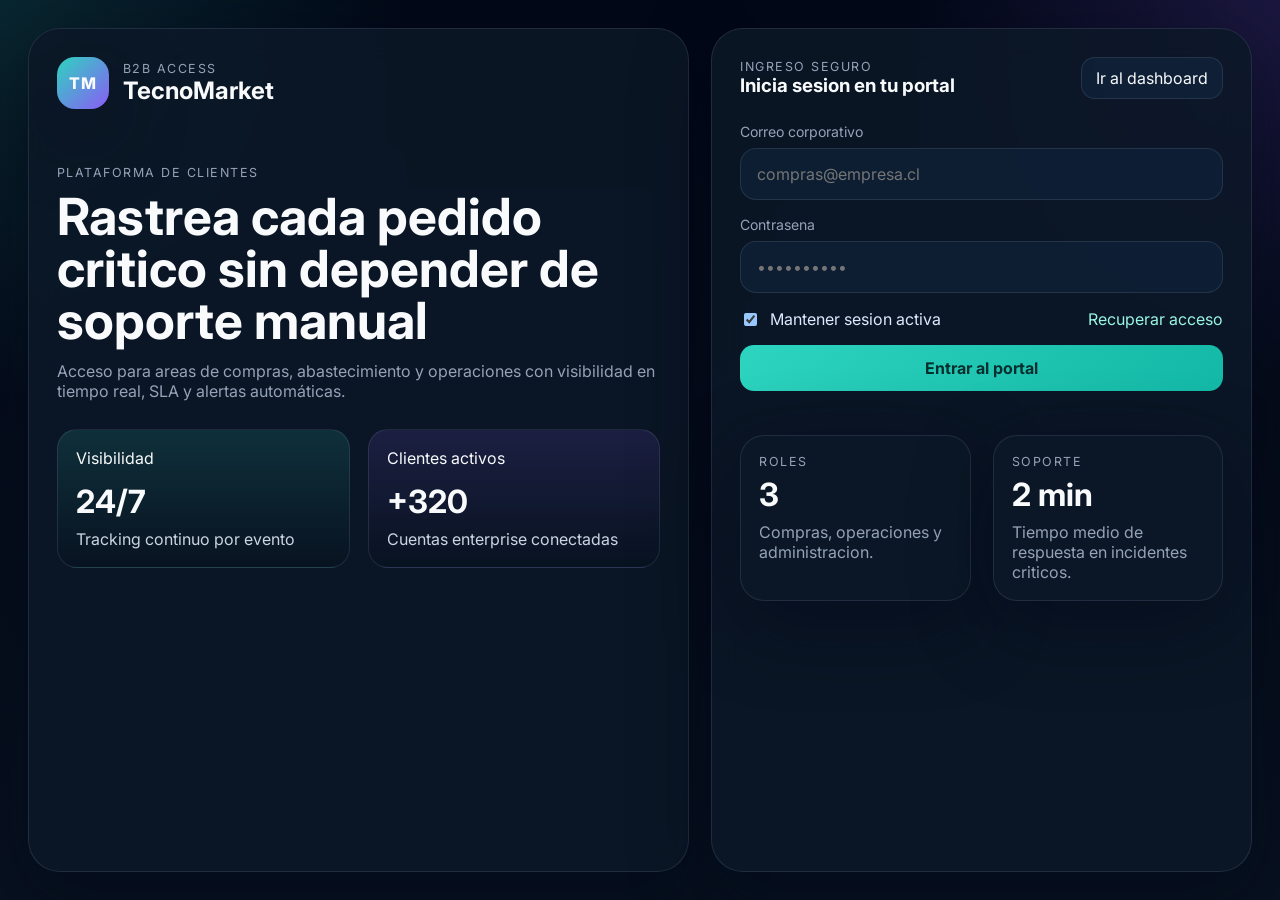
==== index.html @ 3dbbcd50 "first commit" ====
<!DOCTYPE html>
<html lang="es">
<head>
  <meta charset="UTF-8">
  <meta name="viewport" content="width=device-width, initial-scale=1.0">
  <title>TecnoMarket B2B | Login</title>
  <link rel="preconnect" href="https://fonts.googleapis.com">
  <link rel="preconnect" href="https://fonts.gstatic.com" crossorigin>
  <link href="https://fonts.googleapis.com/css2?family=Inter:wght@400;500;600;700;800&display=swap" rel="stylesheet">
  <link rel="stylesheet" href="styles.css">
</head>
<body>
  <main class="auth-shell">
    <section class="auth-hero">
      <div class="brand-block">
        <div class="brand-mark">TM</div>
        <div>
          <p class="eyebrow">B2B Access</p>
          <h1>TecnoMarket</h1>
        </div>
      </div>

      <div class="hero-copy">
        <p class="card-label">Plataforma de clientes</p>
        <h2>Rastrea cada pedido critico sin depender de soporte manual</h2>
        <p class="muted">Acceso para areas de compras, abastecimiento y operaciones con visibilidad en tiempo real, SLA y alertas automáticas.</p>
      </div>

      <div class="hero-metrics-grid">
        <article class="metric-card accent-cyan">
          <p>Visibilidad</p>
          <strong>24/7</strong>
          <span>Tracking continuo por evento</span>
        </article>
        <article class="metric-card accent-violet">
          <p>Clientes activos</p>
          <strong>+320</strong>
          <span>Cuentas enterprise conectadas</span>
        </article>
      </div>
    </section>

    <section class="auth-panel">
      <div class="panel-heading auth-heading">
        <div>
          <p class="card-label">Ingreso seguro</p>
          <h3>Inicia sesion en tu portal</h3>
        </div>
        <a class="ghost-button small button-link" href="dashboard.html">Ir al dashboard</a>
      </div>

      <form class="auth-form">
        <label class="field-group">
          <span>Correo corporativo</span>
          <input type="email" placeholder="compras@empresa.cl">
        </label>
        <label class="field-group">
          <span>Contrasena</span>
          <input type="password" placeholder="••••••••••">
        </label>

        <div class="inline-row between">
          <label class="checkbox-row">
            <input type="checkbox" checked>
            <span>Mantener sesion activa</span>
          </label>
          <a class="text-link" href="#">Recuperar acceso</a>
        </div>

        <a class="primary-button button-link full-width" href="client-portal.html">Entrar al portal</a>
      </form>

      <div class="auth-footer-cards">
        <article class="sidebar-card compact">
          <p class="card-label">Roles</p>
          <h3>3</h3>
          <p class="muted">Compras, operaciones y administracion.</p>
        </article>
        <article class="sidebar-card compact">
          <p class="card-label">Soporte</p>
          <h3>2 min</h3>
          <p class="muted">Tiempo medio de respuesta en incidentes criticos.</p>
        </article>
      </div>
    </section>
  </main>

  <script src="script.js"></script>
</body>
</html>
---- styles.css ----
:root {
  color-scheme: dark;
  --bg: #07111f;
  --bg-soft: #0d1a2b;
  --panel: rgba(12, 24, 40, 0.84);
  --panel-strong: #0f2138;
  --border: rgba(148, 163, 184, 0.16);
  --text: #f8fafc;
  --muted: #94a3b8;
  --cyan: #2dd4bf;
  --cyan-soft: rgba(45, 212, 191, 0.14);
  --violet: #8b5cf6;
  --violet-soft: rgba(139, 92, 246, 0.14);
  --emerald: #22c55e;
  --emerald-soft: rgba(34, 197, 94, 0.14);
  --amber: #f59e0b;
  --amber-soft: rgba(245, 158, 11, 0.14);
  --danger: #fb7185;
  --shadow: 0 24px 80px rgba(2, 6, 23, 0.45);
}

* {
  box-sizing: border-box;
}

body {
  margin: 0;
  min-height: 100vh;
  font-family: "Inter", sans-serif;
  background:
    radial-gradient(circle at top left, rgba(45, 212, 191, 0.15), transparent 26%),
    radial-gradient(circle at top right, rgba(139, 92, 246, 0.18), transparent 24%),
    linear-gradient(180deg, #020817 0%, #07111f 100%);
  color: var(--text);
}

button,
input,
a {
  font: inherit;
}

a {
  color: inherit;
}

.app-shell {
  display: grid;
  grid-template-columns: 290px 1fr;
  min-height: 100vh;
}

.sidebar {
  padding: 28px;
  background: rgba(4, 10, 20, 0.72);
  border-right: 1px solid var(--border);
  backdrop-filter: blur(20px);
}

.brand-block {
  display: flex;
  align-items: center;
  gap: 14px;
  margin-bottom: 32px;
}

.brand-block h1 {
    font-size: 1.5em;
}

.brand-mark {
  display: grid;
  place-items: center;
  width: 52px;
  height: 52px;
  border-radius: 18px;
  font-weight: 800;
  letter-spacing: 0.08em;
  background: linear-gradient(135deg, var(--cyan), var(--violet));
  box-shadow: var(--shadow);
}

.eyebrow,
.card-label {
  margin: 0;
  color: var(--muted);
  font-size: 0.78rem;
  text-transform: uppercase;
  letter-spacing: 0.12em;
}

h1,
h2,
h3,
h4,
p {
  margin: 0;
}

.nav-menu {
  display: grid;
  gap: 10px;
  margin-bottom: 28px;
}

.nav-item {
  padding: 13px 14px;
  border: 1px solid transparent;
  border-radius: 14px;
  color: #dbeafe;
  text-decoration: none;
  background: transparent;
  transition: 0.2s ease;
}

.nav-item.active,
.nav-item:hover {
  background: rgba(15, 33, 56, 0.8);
  border-color: var(--border);
}

.sidebar-card,
.panel,
.hero-panel {
  border: 1px solid var(--border);
  background: var(--panel);
  border-radius: 24px;
  box-shadow: var(--shadow);
  backdrop-filter: blur(14px);
}

.sidebar-card {
  padding: 18px;
  margin-top: 18px;
}

.sidebar-card.compact h3 {
  margin: 6px 0 8px;
  font-size: 2rem;
}

.muted {
  color: var(--muted);
}

.alert-list {
  padding: 0;
  margin: 14px 0 0;
  list-style: none;
  display: grid;
  gap: 12px;
  color: #dbeafe;
}

.dot,
.legend-dot {
  display: inline-block;
  width: 9px;
  height: 9px;
  margin-right: 10px;
  border-radius: 50%;
}

.warning,
.amber {
  background: var(--amber);
}

.success {
  background: var(--emerald);
}

.info,
.cyan {
  background: var(--cyan);
}

.main-content {
  padding: 28px;
}

.topbar,
.panel-heading,
.route-summary,
.topbar-actions,
.segmented-control {
  display: flex;
  align-items: center;
  justify-content: space-between;
  gap: 16px;
}

.topbar {
  margin-bottom: 26px;
}

.topbar h2 {
  margin-top: 6px;
  font-size: clamp(1.7rem, 2.5vw, 2.4rem);
}

.topbar-actions {
  flex-wrap: wrap;
  justify-content: flex-end;
}

.search-bar {
  min-width: 320px;
  padding: 12px 14px;
  border: 1px solid var(--border);
  border-radius: 18px;
  background: rgba(15, 33, 56, 0.7);
}

.search-bar span {
  display: block;
  margin-bottom: 6px;
  color: var(--muted);
  font-size: 0.78rem;
}

.search-bar input {
  width: 100%;
  border: 0;
  outline: none;
  background: transparent;
  color: var(--text);
}

.primary-button,
.ghost-button,
.segment {
  border: 0;
  border-radius: 14px;
  padding: 13px 16px;
  cursor: pointer;
  transition: 0.2s ease;
}

.primary-button {
  background: linear-gradient(135deg, var(--cyan), #14b8a6);
  color: #042f2e;
  font-weight: 700;
}

.ghost-button,
.segment {
  color: var(--text);
  background: rgba(15, 33, 56, 0.88);
  border: 1px solid var(--border);
}

.button-link {
  display: inline-flex;
  align-items: center;
  justify-content: center;
  text-decoration: none;
}

.ghost-button.small {
  padding: 10px 14px;
}

.hero-grid,
.content-grid {
  display: grid;
  gap: 22px;
}

.hero-grid {
  grid-template-columns: 1.4fr 1fr;
  margin-bottom: 22px;
}

.content-grid {
  grid-template-columns: 1.3fr 0.7fr;
  margin-bottom: 22px;
}

.hero-panel,
.panel {
  padding: 22px;
}

.live-badge,
.pill,
.status-chip {
  display: inline-flex;
  align-items: center;
  justify-content: center;
  border-radius: 999px;
  padding: 8px 12px;
  font-size: 0.8rem;
  font-weight: 600;
}

.live-badge {
  background: rgba(34, 197, 94, 0.15);
  color: #86efac;
}

.metrics-grid {
  display: grid;
  grid-template-columns: repeat(2, minmax(0, 1fr));
  gap: 16px;
  margin-top: 18px;
}

.metric-card {
  padding: 18px;
  border-radius: 20px;
  border: 1px solid var(--border);
}

.metric-card strong {
  display: block;
  margin: 14px 0 8px;
  font-size: 2rem;
}

.metric-card span {
  color: #cbd5e1;
}

.accent-cyan { background: linear-gradient(180deg, var(--cyan-soft), rgba(8, 19, 33, 0.85)); }
.accent-violet { background: linear-gradient(180deg, var(--violet-soft), rgba(8, 19, 33, 0.85)); }
.accent-emerald { background: linear-gradient(180deg, var(--emerald-soft), rgba(8, 19, 33, 0.85)); }
.accent-amber { background: linear-gradient(180deg, var(--amber-soft), rgba(8, 19, 33, 0.85)); }

.map-card {
  position: relative;
  height: 280px;
  margin: 18px 0;
  border-radius: 22px;
  overflow: hidden;
  background: linear-gradient(135deg, #08111e, #12253d);
  border: 1px solid var(--border);
}

.map-grid {
  position: absolute;
  inset: 0;
  background-image:
    linear-gradient(rgba(148, 163, 184, 0.08) 1px, transparent 1px),
    linear-gradient(90deg, rgba(148, 163, 184, 0.08) 1px, transparent 1px);
  background-size: 28px 28px;
}

.map-route {
  position: absolute;
  inset: 0;
}

.route-a::before {
  content: "";
  position: absolute;
  left: 18%;
  top: 60%;
  width: 62%;
  height: 18%;
  border-top: 3px dashed rgba(45, 212, 191, 0.95);
  border-right: 3px dashed rgba(45, 212, 191, 0.95);
  border-radius: 0 120px 0 0;
  transform: rotate(-10deg);
}

.map-point {
  position: absolute;
  padding: 8px 10px;
  border-radius: 12px;
  background: rgba(15, 33, 56, 0.92);
  border: 1px solid var(--border);
  color: #dbeafe;
  font-size: 0.78rem;
}

.start { left: 12%; top: 62%; }
.hub { left: 44%; top: 44%; }
.end { right: 12%; top: 26%; }

.route-summary {
  flex-wrap: wrap;
}

.timeline {
  display: grid;
  gap: 16px;
  margin-top: 20px;
}

.timeline-item {
  display: grid;
  grid-template-columns: 16px 1fr;
  gap: 14px;
  align-items: start;
}

.timeline-marker {
  display: block;
  width: 14px;
  height: 14px;
  margin-top: 4px;
  border-radius: 50%;
  border: 2px solid var(--muted);
  background: transparent;
}

.timeline-item.done .timeline-marker {
  border-color: var(--emerald);
  background: var(--emerald);
}

.timeline-item.active .timeline-marker {
  border-color: var(--cyan);
  background: var(--cyan);
  box-shadow: 0 0 0 6px rgba(45, 212, 191, 0.16);
}

.timeline-item p {
  margin-top: 6px;
  color: var(--muted);
}

.insight-card {
  padding: 18px;
  border-radius: 20px;
  border: 1px solid var(--border);
  margin-top: 18px;
}

.highlight {
  background: linear-gradient(180deg, rgba(251, 113, 133, 0.12), rgba(15, 33, 56, 0.85));
}

.pill {
  margin-bottom: 12px;
  background: rgba(251, 113, 133, 0.14);
  color: #fecdd3;
}

.mini-chart {
  display: grid;
  grid-template-columns: repeat(5, 1fr);
  align-items: end;
  gap: 12px;
  height: 180px;
  margin-top: 20px;
}

.bar {
  position: relative;
  height: var(--size);
  border-radius: 18px 18px 8px 8px;
  background: linear-gradient(180deg, rgba(45, 212, 191, 0.95), rgba(45, 212, 191, 0.3));
}

.bar span {
  position: absolute;
  left: 50%;
  bottom: -26px;
  transform: translateX(-50%);
  color: var(--muted);
  font-size: 0.8rem;
}

.legend-list {
  display: grid;
  gap: 10px;
  margin-top: 34px;
  color: #dbeafe;
}

.orders-panel {
  overflow: hidden;
}

.table-link,
.text-link {
  color: #99f6e4;
  text-decoration: none;
}

.table-link:hover,
.text-link:hover {
  text-decoration: underline;
}

.extra-links-grid,
.detail-overview-grid,
.portal-hero-grid,
.quick-actions-grid,
.detail-stats-grid,
.auth-shell,
.auth-footer-cards {
  display: grid;
  gap: 22px;
}

.extra-links-grid {
  grid-template-columns: repeat(3, minmax(0, 1fr));
  margin: 20px 0 0 0;
}

.feature-link-card {
  display: block;
  padding: 22px;
  border-radius: 24px;
  border: 1px solid var(--border);
  background: linear-gradient(180deg, rgba(15, 33, 56, 0.78), rgba(7, 17, 31, 0.96));
  box-shadow: var(--shadow);
  text-decoration: none;
}

.feature-link-card h3,
.feature-link-card p:not(.card-label),
.feature-link-card h4 {
  margin-top: 8px;
}

.small-card {
  min-height: 132px;
}

.compact-shell {
  grid-template-columns: 290px 1fr;
}

.auth-shell {
  grid-template-columns: 1.1fr 0.9fr;
  min-height: 100vh;
  padding: 28px;
}

.auth-hero,
.auth-panel {
  padding: 28px;
  border: 1px solid var(--border);
  border-radius: 32px;
  background: var(--panel);
  box-shadow: var(--shadow);
  backdrop-filter: blur(16px);
}

.hero-copy {
  max-width: 620px;
  margin: 56px 0 28px;
}

.hero-copy h2 {
  margin: 10px 0 14px;
  font-size: clamp(2.2rem, 4vw, 4rem);
  line-height: 1.02;
}

.hero-metrics-grid {
  display: grid;
  grid-template-columns: repeat(2, minmax(0, 1fr));
  gap: 18px;
}

.auth-heading {
  margin-bottom: 24px;
}

.auth-form,
.check-list,
.line-item-list,
.message-stack {
  display: grid;
  gap: 16px;
}

.field-group {
  display: grid;
  gap: 8px;
}

.field-group span,
.info-tile span {
  color: var(--muted);
  font-size: 0.88rem;
}

.field-group input {
  width: 100%;
  padding: 15px 16px;
  border-radius: 16px;
  border: 1px solid var(--border);
  background: rgba(15, 33, 56, 0.82);
  color: var(--text);
  outline: none;
}

.inline-row {
  display: flex;
  align-items: center;
  gap: 14px;
}

.between {
  justify-content: space-between;
}

.checkbox-row {
  display: flex;
  align-items: center;
  gap: 10px;
  color: #dbeafe;
}

.full-width {
  width: 100%;
}

.auth-footer-cards {
  grid-template-columns: repeat(2, minmax(0, 1fr));
  margin-top: 26px;
}

.detail-overview-grid {
  grid-template-columns: 1.35fr 0.65fr;
  margin-bottom: 22px;
}

.detail-main-card,
.side-inspector,
.action-hub,
.support-panel {
  min-height: 100%;
}

.detail-stats-grid {
  grid-template-columns: repeat(4, minmax(0, 1fr));
  margin: 18px 0;
}

.info-tile,
.line-item-card,
.message-card,
.check-item {
  padding: 16px;
  border-radius: 18px;
  border: 1px solid var(--border);
  background: rgba(15, 33, 56, 0.68);
}

.large-map {
  height: 340px;
}

.check-item.done {
  border-color: rgba(34, 197, 94, 0.28);
}

.check-item.pending {
  border-color: rgba(245, 158, 11, 0.28);
}

.detail-content-grid {
  grid-template-columns: 1.1fr 0.9fr;
}

.portal-hero-grid {
  grid-template-columns: 1.2fr 0.8fr;
  margin-bottom: 22px;
}

.portal-content-grid {
  grid-template-columns: 1.2fr 0.8fr;
}

.quick-actions-grid {
  grid-template-columns: repeat(2, minmax(0, 1fr));
  margin-top: 18px;
}

.segmented-control {
  flex-wrap: wrap;
}

.segment.active,
.segment:hover,
.ghost-button:hover,
.primary-button:hover {
  transform: translateY(-1px);
}

.segment.active {
  background: rgba(45, 212, 191, 0.14);
  color: #99f6e4;
  border-color: rgba(45, 212, 191, 0.32);
}

.table-wrap {
  overflow-x: auto;
  margin-top: 18px;
}

table {
  width: 100%;
  border-collapse: collapse;
}

th,
td {
  padding: 16px 12px;
  text-align: left;
  border-bottom: 1px solid rgba(148, 163, 184, 0.12);
}

th {
  color: var(--muted);
  font-size: 0.82rem;
  text-transform: uppercase;
  letter-spacing: 0.08em;
}

.status-chip.transit {
  background: rgba(45, 212, 191, 0.14);
  color: #99f6e4;
}

.status-chip.prep {
  background: rgba(139, 92, 246, 0.14);
  color: #ddd6fe;
}

.status-chip.delayed {
  background: rgba(245, 158, 11, 0.14);
  color: #fde68a;
}

.status-chip.delivered {
  background: rgba(34, 197, 94, 0.14);
  color: #bbf7d0;
}

.is-hidden {
  display: none;
}

@media (max-width: 1180px) {
  .app-shell,
  .hero-grid,
  .content-grid,
  .detail-overview-grid,
  .portal-hero-grid,
  .portal-content-grid,
  .detail-content-grid,
  .auth-shell,
  .extra-links-grid {
    grid-template-columns: 1fr;
  }

  .sidebar {
    border-right: 0;
    border-bottom: 1px solid var(--border);
  }

  .detail-stats-grid,
  .quick-actions-grid,
  .hero-metrics-grid,
  .auth-footer-cards {
    grid-template-columns: repeat(2, minmax(0, 1fr));
  }
}

@media (max-width: 720px) {
  .main-content,
  .sidebar {
    padding: 18px;
  }

  .search-bar {
    min-width: 100%;
  }

  .metrics-grid {
    grid-template-columns: 1fr;
  }

  .detail-stats-grid,
  .quick-actions-grid,
  .hero-metrics-grid,
  .auth-footer-cards {
    grid-template-columns: 1fr;
  }

  .topbar,
  .topbar-actions,
  .panel-heading,
  .route-summary,
  .inline-row {
    align-items: stretch;
    flex-direction: column;
  }

  .auth-shell {
    padding: 18px;
  }

  th,
  td {
    white-space: nowrap;
  }
}
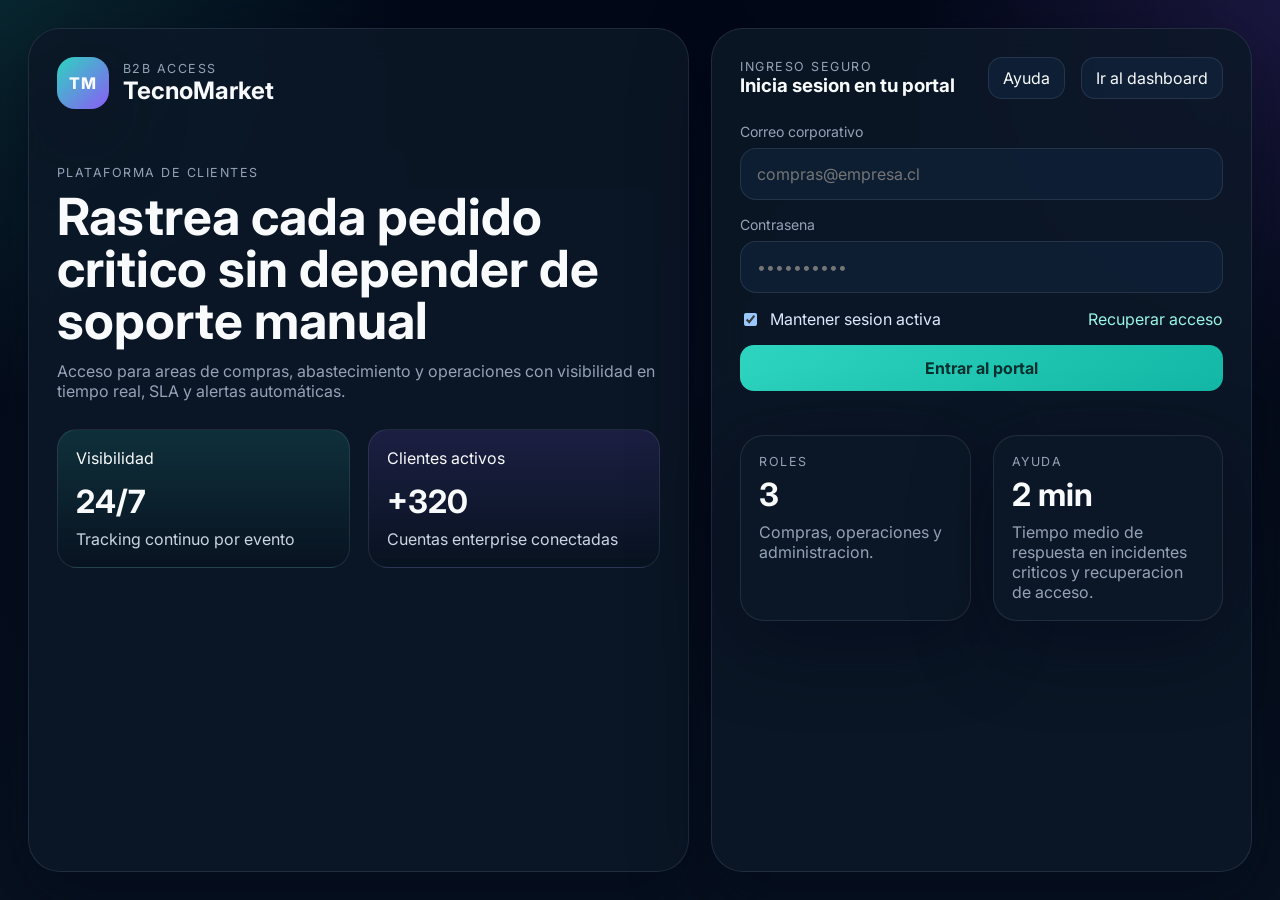
==== commit 10e52eee: "add help entry points and live delivery progress" ====
--- a/index.html
+++ b/index.html
@@ -46,7 +46,10 @@
           <p class="card-label">Ingreso seguro</p>
           <h3>Inicia sesion en tu portal</h3>
         </div>
-        <a class="ghost-button small button-link" href="dashboard.html">Ir al dashboard</a>
+        <div class="topbar-actions auth-actions">
+          <a class="ghost-button small button-link" href="#help-panel">Ayuda</a>
+          <a class="ghost-button small button-link" href="dashboard.html">Ir al dashboard</a>
+        </div>
       </div>
 
       <form class="auth-form">
@@ -76,10 +79,10 @@
           <h3>3</h3>
           <p class="muted">Compras, operaciones y administracion.</p>
         </article>
-        <article class="sidebar-card compact">
-          <p class="card-label">Soporte</p>
+        <article class="sidebar-card compact" id="help-panel">
+          <p class="card-label">Ayuda</p>
           <h3>2 min</h3>
-          <p class="muted">Tiempo medio de respuesta en incidentes criticos.</p>
+          <p class="muted">Tiempo medio de respuesta en incidentes criticos y recuperacion de acceso.</p>
         </article>
       </div>
     </section>
--- a/styles.css
+++ b/styles.css
@@ -261,6 +261,10 @@
   padding: 10px 14px;
 }
 
+.primary-button.small {
+  padding: 10px 14px;
+}
+
 .hero-grid,
 .content-grid {
   display: grid;
@@ -421,6 +425,59 @@
   color: var(--muted);
 }
 
+.progress-card {
+  margin-top: 18px;
+  padding: 18px;
+  border-radius: 20px;
+  border: 1px solid var(--border);
+  background: rgba(15, 33, 56, 0.72);
+}
+
+.progress-meta,
+.progress-steps,
+.help-actions {
+  display: flex;
+  align-items: center;
+  justify-content: space-between;
+  gap: 12px;
+}
+
+.progress-value {
+  color: #99f6e4;
+}
+
+.progress-bar {
+  width: 100%;
+  height: 12px;
+  margin: 14px 0 12px;
+  border-radius: 999px;
+  overflow: hidden;
+  background: rgba(148, 163, 184, 0.16);
+}
+
+.progress-fill {
+  display: block;
+  height: 100%;
+  border-radius: inherit;
+  background: linear-gradient(90deg, var(--cyan), var(--emerald));
+  transition: width 0.4s ease;
+}
+
+.progress-steps {
+  flex-wrap: wrap;
+  color: var(--muted);
+  font-size: 0.82rem;
+}
+
+.progress-steps .done,
+.progress-steps .active {
+  color: var(--text);
+}
+
+.progress-steps .active {
+  color: #99f6e4;
+}
+
 .insight-card {
   padding: 18px;
   border-radius: 20px;
@@ -625,7 +682,10 @@
 .detail-main-card,
 .side-inspector,
 .action-hub,
-.support-panel {
+.support-panel,
+.history-panel,
+.help-panel,
+.notifications-panel {
   min-height: 100%;
 }
 
@@ -669,6 +729,10 @@
   grid-template-columns: 1.2fr 0.8fr;
 }
 
+.secondary-grid {
+  margin-top: 22px;
+}
+
 .quick-actions-grid {
   grid-template-columns: repeat(2, minmax(0, 1fr));
   margin-top: 18px;
@@ -689,6 +753,20 @@
   background: rgba(45, 212, 191, 0.14);
   color: #99f6e4;
   border-color: rgba(45, 212, 191, 0.32);
+}
+
+.notifications-stack {
+  margin-top: 18px;
+}
+
+.help-actions {
+  margin-top: 18px;
+  flex-wrap: wrap;
+  justify-content: flex-start;
+}
+
+.auth-actions {
+  justify-content: flex-end;
 }
 
 .table-wrap {
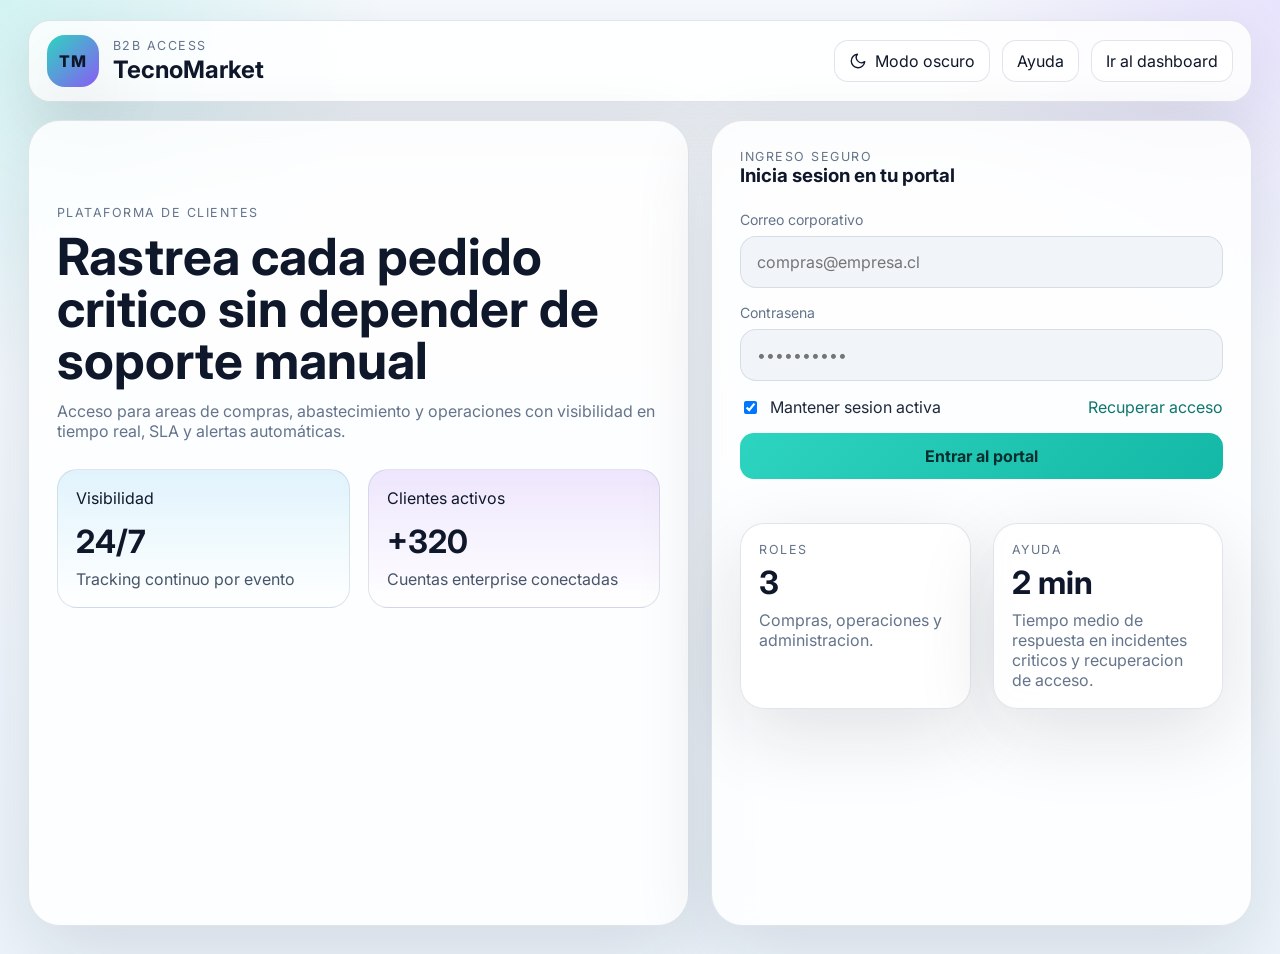
==== commit 40d93012: "add light mode and navigation views" ====
--- a/index.html
+++ b/index.html
@@ -9,17 +9,24 @@
   <link href="https://fonts.googleapis.com/css2?family=Inter:wght@400;500;600;700;800&display=swap" rel="stylesheet">
   <link rel="stylesheet" href="styles.css">
 </head>
-<body>
+<body class="auth-page">
+  <header class="auth-topbar">
+    <a class="brand-block brand-link topbar-brand" href="index.html">
+      <div class="brand-mark">TM</div>
+      <div class="brand-text">
+        <p class="eyebrow">B2B Access</p>
+        <h1>TecnoMarket</h1>
+      </div>
+    </a>
+    <div class="auth-topbar-actions">
+      <button class="ghost-button small theme-toggle" type="button" data-theme-toggle aria-pressed="false"><span class="theme-toggle-icon" aria-hidden="true"></span><span>Modo claro</span></button>
+      <a class="ghost-button small button-link" href="client-portal.html#help-panel">Ayuda</a>
+      <a class="ghost-button small button-link" href="dashboard.html">Ir al dashboard</a>
+    </div>
+  </header>
+
   <main class="auth-shell">
     <section class="auth-hero">
-      <div class="brand-block">
-        <div class="brand-mark">TM</div>
-        <div>
-          <p class="eyebrow">B2B Access</p>
-          <h1>TecnoMarket</h1>
-        </div>
-      </div>
-
       <div class="hero-copy">
         <p class="card-label">Plataforma de clientes</p>
         <h2>Rastrea cada pedido critico sin depender de soporte manual</h2>
@@ -45,10 +52,6 @@
         <div>
           <p class="card-label">Ingreso seguro</p>
           <h3>Inicia sesion en tu portal</h3>
-        </div>
-        <div class="topbar-actions auth-actions">
-          <a class="ghost-button small button-link" href="#help-panel">Ayuda</a>
-          <a class="ghost-button small button-link" href="dashboard.html">Ir al dashboard</a>
         </div>
       </div>
 
--- a/styles.css
+++ b/styles.css
@@ -7,6 +7,8 @@
   --border: rgba(148, 163, 184, 0.16);
   --text: #f8fafc;
   --muted: #94a3b8;
+  --text-soft: #cbd5e1;
+  --text-contrast: #dbeafe;
   --cyan: #2dd4bf;
   --cyan-soft: rgba(45, 212, 191, 0.14);
   --violet: #8b5cf6;
@@ -16,7 +18,87 @@
   --amber: #f59e0b;
   --amber-soft: rgba(245, 158, 11, 0.14);
   --danger: #fb7185;
+  --body-gradient:
+    radial-gradient(circle at top left, rgba(45, 212, 191, 0.15), transparent 26%),
+    radial-gradient(circle at top right, rgba(139, 92, 246, 0.18), transparent 24%),
+    linear-gradient(180deg, #020817 0%, #07111f 100%);
+  --sidebar-bg: rgba(4, 10, 20, 0.72);
+  --surface-soft: rgba(15, 33, 56, 0.7);
+  --surface-strong: rgba(15, 33, 56, 0.88);
+  --surface-solid: rgba(15, 33, 56, 0.92);
+  --surface-muted: rgba(15, 33, 56, 0.82);
+  --surface-card: rgba(15, 33, 56, 0.68);
+  --progress-card-bg: rgba(15, 33, 56, 0.72);
+  --feature-card-bg: linear-gradient(180deg, rgba(15, 33, 56, 0.78), rgba(7, 17, 31, 0.96));
+  --map-bg: linear-gradient(135deg, #08111e, #12253d);
+  --map-grid-line: rgba(148, 163, 184, 0.08);
+  --metric-gradient-end: rgba(8, 19, 33, 0.85);
+  --highlight-bg: linear-gradient(180deg, rgba(251, 113, 133, 0.12), rgba(15, 33, 56, 0.85));
+  --pill-bg: rgba(251, 113, 133, 0.14);
+  --pill-text: #fecdd3;
+  --live-bg: rgba(34, 197, 94, 0.15);
+  --live-text: #86efac;
+  --progress-track: rgba(148, 163, 184, 0.16);
+  --progress-text: #99f6e4;
+  --table-link: #99f6e4;
+  --status-transit-bg: rgba(45, 212, 191, 0.14);
+  --status-transit-text: #99f6e4;
+  --status-prep-bg: rgba(139, 92, 246, 0.14);
+  --status-prep-text: #ddd6fe;
+  --status-delayed-bg: rgba(245, 158, 11, 0.14);
+  --status-delayed-text: #fde68a;
+  --status-delivered-bg: rgba(34, 197, 94, 0.14);
+  --status-delivered-text: #bbf7d0;
   --shadow: 0 24px 80px rgba(2, 6, 23, 0.45);
+}
+
+:root[data-theme="light"] {
+  color-scheme: light;
+  --bg: #edf4fb;
+  --bg-soft: #dbe7f4;
+  --panel: rgba(255, 255, 255, 0.84);
+  --panel-strong: #ffffff;
+  --border: rgba(148, 163, 184, 0.28);
+  --text: #0f172a;
+  --muted: #64748b;
+  --text-soft: #475569;
+  --text-contrast: #1e293b;
+  --cyan-soft: rgba(14, 165, 233, 0.12);
+  --violet-soft: rgba(124, 58, 237, 0.12);
+  --emerald-soft: rgba(16, 185, 129, 0.12);
+  --amber-soft: rgba(245, 158, 11, 0.14);
+  --body-gradient:
+    radial-gradient(circle at top left, rgba(45, 212, 191, 0.18), transparent 24%),
+    radial-gradient(circle at top right, rgba(139, 92, 246, 0.14), transparent 22%),
+    linear-gradient(180deg, #f8fbff 0%, #edf4fb 100%);
+  --sidebar-bg: rgba(255, 255, 255, 0.72);
+  --surface-soft: rgba(241, 245, 249, 0.96);
+  --surface-strong: rgba(255, 255, 255, 0.96);
+  --surface-solid: rgba(255, 255, 255, 0.98);
+  --surface-muted: rgba(241, 245, 249, 0.98);
+  --surface-card: rgba(248, 250, 252, 0.96);
+  --progress-card-bg: rgba(248, 250, 252, 0.96);
+  --feature-card-bg: linear-gradient(180deg, rgba(255, 255, 255, 0.98), rgba(241, 245, 249, 0.98));
+  --map-bg: linear-gradient(135deg, #eff6ff, #dbeafe);
+  --map-grid-line: rgba(100, 116, 139, 0.12);
+  --metric-gradient-end: rgba(255, 255, 255, 0.9);
+  --highlight-bg: linear-gradient(180deg, rgba(251, 113, 133, 0.12), rgba(255, 255, 255, 0.94));
+  --pill-bg: rgba(251, 113, 133, 0.12);
+  --pill-text: #be123c;
+  --live-bg: rgba(34, 197, 94, 0.12);
+  --live-text: #15803d;
+  --progress-track: rgba(148, 163, 184, 0.22);
+  --progress-text: #0f766e;
+  --table-link: #0f766e;
+  --status-transit-bg: rgba(45, 212, 191, 0.16);
+  --status-transit-text: #0f766e;
+  --status-prep-bg: rgba(139, 92, 246, 0.12);
+  --status-prep-text: #6d28d9;
+  --status-delayed-bg: rgba(245, 158, 11, 0.14);
+  --status-delayed-text: #b45309;
+  --status-delivered-bg: rgba(34, 197, 94, 0.14);
+  --status-delivered-text: #15803d;
+  --shadow: 0 24px 80px rgba(15, 23, 42, 0.12);
 }
 
 * {
@@ -27,11 +109,36 @@
   margin: 0;
   min-height: 100vh;
   font-family: "Inter", sans-serif;
-  background:
-    radial-gradient(circle at top left, rgba(45, 212, 191, 0.15), transparent 26%),
-    radial-gradient(circle at top right, rgba(139, 92, 246, 0.18), transparent 24%),
-    linear-gradient(180deg, #020817 0%, #07111f 100%);
+  background: var(--body-gradient);
   color: var(--text);
+}
+
+.auth-page {
+  padding: 20px 28px 28px;
+}
+
+.auth-topbar {
+  display: flex;
+  align-items: center;
+  justify-content: space-between;
+  gap: 16px;
+  flex-wrap: wrap;
+  padding: 14px 18px;
+  margin: 0 auto 18px;
+  max-width: 1440px;
+  border: 1px solid var(--border);
+  border-radius: 22px;
+  background: var(--panel);
+  box-shadow: var(--shadow);
+  backdrop-filter: blur(16px);
+}
+
+.auth-topbar-actions {
+  display: flex;
+  align-items: center;
+  justify-content: flex-end;
+  gap: 12px;
+  flex-wrap: wrap;
 }
 
 button,
@@ -52,7 +159,7 @@
 
 .sidebar {
   padding: 28px;
-  background: rgba(4, 10, 20, 0.72);
+  background: var(--sidebar-bg);
   border-right: 1px solid var(--border);
   backdrop-filter: blur(20px);
 }
@@ -62,6 +169,20 @@
   align-items: center;
   gap: 14px;
   margin-bottom: 32px;
+}
+
+.brand-link {
+  color: inherit;
+  text-decoration: none;
+}
+
+.brand-text {
+  display: grid;
+  gap: 2px;
+}
+
+.topbar-brand {
+  margin-bottom: 0;
 }
 
 .brand-block h1 {
@@ -107,7 +228,7 @@
   padding: 13px 14px;
   border: 1px solid transparent;
   border-radius: 14px;
-  color: #dbeafe;
+  color: var(--text-contrast);
   text-decoration: none;
   background: transparent;
   transition: 0.2s ease;
@@ -115,7 +236,7 @@
 
 .nav-item.active,
 .nav-item:hover {
-  background: rgba(15, 33, 56, 0.8);
+  background: var(--surface-soft);
   border-color: var(--border);
 }
 
@@ -149,7 +270,7 @@
   list-style: none;
   display: grid;
   gap: 12px;
-  color: #dbeafe;
+  color: var(--text-contrast);
 }
 
 .dot,
@@ -209,7 +330,7 @@
   padding: 12px 14px;
   border: 1px solid var(--border);
   border-radius: 18px;
-  background: rgba(15, 33, 56, 0.7);
+  background: var(--surface-soft);
 }
 
 .search-bar span {
@@ -246,8 +367,54 @@
 .ghost-button,
 .segment {
   color: var(--text);
-  background: rgba(15, 33, 56, 0.88);
-  border: 1px solid var(--border);
+  background: var(--surface-strong);
+  border: 1px solid var(--border);
+}
+
+.theme-toggle {
+  display: inline-flex;
+  align-items: center;
+  gap: 8px;
+  min-width: 126px;
+  justify-content: center;
+}
+
+.mobile-menu-button,
+.mobile-menu-overlay {
+  display: none;
+}
+
+.mobile-menu-button {
+  align-items: center;
+  gap: 10px;
+  margin-bottom: 14px;
+}
+
+.mobile-menu-icon {
+  display: inline-grid;
+  gap: 4px;
+}
+
+.mobile-menu-icon span {
+  display: block;
+  width: 18px;
+  height: 2px;
+  border-radius: 999px;
+  background: currentColor;
+}
+
+.theme-toggle-icon {
+  display: inline-flex;
+  align-items: center;
+  justify-content: center;
+  width: 18px;
+  height: 18px;
+}
+
+.theme-toggle-icon svg {
+  width: 18px;
+  height: 18px;
+  stroke: currentColor;
 }
 
 .button-link {
@@ -299,8 +466,8 @@
 }
 
 .live-badge {
-  background: rgba(34, 197, 94, 0.15);
-  color: #86efac;
+  background: var(--live-bg);
+  color: var(--live-text);
 }
 
 .metrics-grid {
@@ -323,13 +490,13 @@
 }
 
 .metric-card span {
-  color: #cbd5e1;
-}
-
-.accent-cyan { background: linear-gradient(180deg, var(--cyan-soft), rgba(8, 19, 33, 0.85)); }
-.accent-violet { background: linear-gradient(180deg, var(--violet-soft), rgba(8, 19, 33, 0.85)); }
-.accent-emerald { background: linear-gradient(180deg, var(--emerald-soft), rgba(8, 19, 33, 0.85)); }
-.accent-amber { background: linear-gradient(180deg, var(--amber-soft), rgba(8, 19, 33, 0.85)); }
+  color: var(--text-soft);
+}
+
+.accent-cyan { background: linear-gradient(180deg, var(--cyan-soft), var(--metric-gradient-end)); }
+.accent-violet { background: linear-gradient(180deg, var(--violet-soft), var(--metric-gradient-end)); }
+.accent-emerald { background: linear-gradient(180deg, var(--emerald-soft), var(--metric-gradient-end)); }
+.accent-amber { background: linear-gradient(180deg, var(--amber-soft), var(--metric-gradient-end)); }
 
 .map-card {
   position: relative;
@@ -337,7 +504,7 @@
   margin: 18px 0;
   border-radius: 22px;
   overflow: hidden;
-  background: linear-gradient(135deg, #08111e, #12253d);
+  background: var(--map-bg);
   border: 1px solid var(--border);
 }
 
@@ -345,8 +512,8 @@
   position: absolute;
   inset: 0;
   background-image:
-    linear-gradient(rgba(148, 163, 184, 0.08) 1px, transparent 1px),
-    linear-gradient(90deg, rgba(148, 163, 184, 0.08) 1px, transparent 1px);
+    linear-gradient(var(--map-grid-line) 1px, transparent 1px),
+    linear-gradient(90deg, var(--map-grid-line) 1px, transparent 1px);
   background-size: 28px 28px;
 }
 
@@ -372,9 +539,9 @@
   position: absolute;
   padding: 8px 10px;
   border-radius: 12px;
-  background: rgba(15, 33, 56, 0.92);
-  border: 1px solid var(--border);
-  color: #dbeafe;
+  background: var(--surface-solid);
+  border: 1px solid var(--border);
+  color: var(--text-contrast);
   font-size: 0.78rem;
 }
 
@@ -430,7 +597,7 @@
   padding: 18px;
   border-radius: 20px;
   border: 1px solid var(--border);
-  background: rgba(15, 33, 56, 0.72);
+  background: var(--progress-card-bg);
 }
 
 .progress-meta,
@@ -443,7 +610,7 @@
 }
 
 .progress-value {
-  color: #99f6e4;
+  color: var(--progress-text);
 }
 
 .progress-bar {
@@ -452,7 +619,7 @@
   margin: 14px 0 12px;
   border-radius: 999px;
   overflow: hidden;
-  background: rgba(148, 163, 184, 0.16);
+  background: var(--progress-track);
 }
 
 .progress-fill {
@@ -475,7 +642,7 @@
 }
 
 .progress-steps .active {
-  color: #99f6e4;
+  color: var(--progress-text);
 }
 
 .insight-card {
@@ -486,13 +653,13 @@
 }
 
 .highlight {
-  background: linear-gradient(180deg, rgba(251, 113, 133, 0.12), rgba(15, 33, 56, 0.85));
+  background: var(--highlight-bg);
 }
 
 .pill {
   margin-bottom: 12px;
-  background: rgba(251, 113, 133, 0.14);
-  color: #fecdd3;
+  background: var(--pill-bg);
+  color: var(--pill-text);
 }
 
 .mini-chart {
@@ -524,7 +691,7 @@
   display: grid;
   gap: 10px;
   margin-top: 34px;
-  color: #dbeafe;
+  color: var(--text-contrast);
 }
 
 .orders-panel {
@@ -533,7 +700,7 @@
 
 .table-link,
 .text-link {
-  color: #99f6e4;
+  color: var(--table-link);
   text-decoration: none;
 }
 
@@ -563,7 +730,7 @@
   padding: 22px;
   border-radius: 24px;
   border: 1px solid var(--border);
-  background: linear-gradient(180deg, rgba(15, 33, 56, 0.78), rgba(7, 17, 31, 0.96));
+  background: var(--feature-card-bg);
   box-shadow: var(--shadow);
   text-decoration: none;
 }
@@ -584,8 +751,8 @@
 
 .auth-shell {
   grid-template-columns: 1.1fr 0.9fr;
-  min-height: 100vh;
-  padding: 28px;
+  min-height: calc(100vh - 94px);
+  padding: 0;
 }
 
 .auth-hero,
@@ -643,7 +810,7 @@
   padding: 15px 16px;
   border-radius: 16px;
   border: 1px solid var(--border);
-  background: rgba(15, 33, 56, 0.82);
+  background: var(--surface-muted);
   color: var(--text);
   outline: none;
 }
@@ -662,7 +829,7 @@
   display: flex;
   align-items: center;
   gap: 10px;
-  color: #dbeafe;
+  color: var(--text-contrast);
 }
 
 .full-width {
@@ -701,7 +868,7 @@
   padding: 16px;
   border-radius: 18px;
   border: 1px solid var(--border);
-  background: rgba(15, 33, 56, 0.68);
+  background: var(--surface-card);
 }
 
 .large-map {
@@ -751,7 +918,7 @@
 
 .segment.active {
   background: rgba(45, 212, 191, 0.14);
-  color: #99f6e4;
+  color: var(--progress-text);
   border-color: rgba(45, 212, 191, 0.32);
 }
 
@@ -794,23 +961,23 @@
 }
 
 .status-chip.transit {
-  background: rgba(45, 212, 191, 0.14);
-  color: #99f6e4;
+  background: var(--status-transit-bg);
+  color: var(--status-transit-text);
 }
 
 .status-chip.prep {
-  background: rgba(139, 92, 246, 0.14);
-  color: #ddd6fe;
+  background: var(--status-prep-bg);
+  color: var(--status-prep-text);
 }
 
 .status-chip.delayed {
-  background: rgba(245, 158, 11, 0.14);
-  color: #fde68a;
+  background: var(--status-delayed-bg);
+  color: var(--status-delayed-text);
 }
 
 .status-chip.delivered {
-  background: rgba(34, 197, 94, 0.14);
-  color: #bbf7d0;
+  background: var(--status-delivered-bg);
+  color: var(--status-delivered-text);
 }
 
 .is-hidden {
@@ -835,6 +1002,46 @@
     border-bottom: 1px solid var(--border);
   }
 
+  .mobile-menu-button {
+    display: inline-flex;
+  }
+
+  .dashboard-sidebar {
+    position: fixed;
+    top: 0;
+    left: 0;
+    z-index: 30;
+    width: min(86vw, 320px);
+    height: 100vh;
+    overflow-y: auto;
+    border-right: 1px solid var(--border);
+    border-bottom: 0;
+    transform: translateX(-100%);
+    transition: transform 0.25s ease;
+  }
+
+  .mobile-menu-overlay {
+    position: fixed;
+    inset: 0;
+    z-index: 20;
+    border: 0;
+    padding: 0;
+    background: rgba(2, 6, 23, 0.56);
+    cursor: pointer;
+  }
+
+  body.mobile-menu-open {
+    overflow: hidden;
+  }
+
+  body.mobile-menu-open .dashboard-sidebar {
+    transform: translateX(0);
+  }
+
+  body.mobile-menu-open .mobile-menu-overlay {
+    display: block;
+  }
+
   .detail-stats-grid,
   .quick-actions-grid,
   .hero-metrics-grid,
@@ -877,6 +1084,19 @@
     padding: 18px;
   }
 
+  .auth-topbar {
+    padding: 14px;
+  }
+
+  .auth-topbar-actions {
+    width: 100%;
+    justify-content: stretch;
+  }
+
+  .auth-topbar-actions > * {
+    flex: 1 1 180px;
+  }
+
   th,
   td {
     white-space: nowrap;
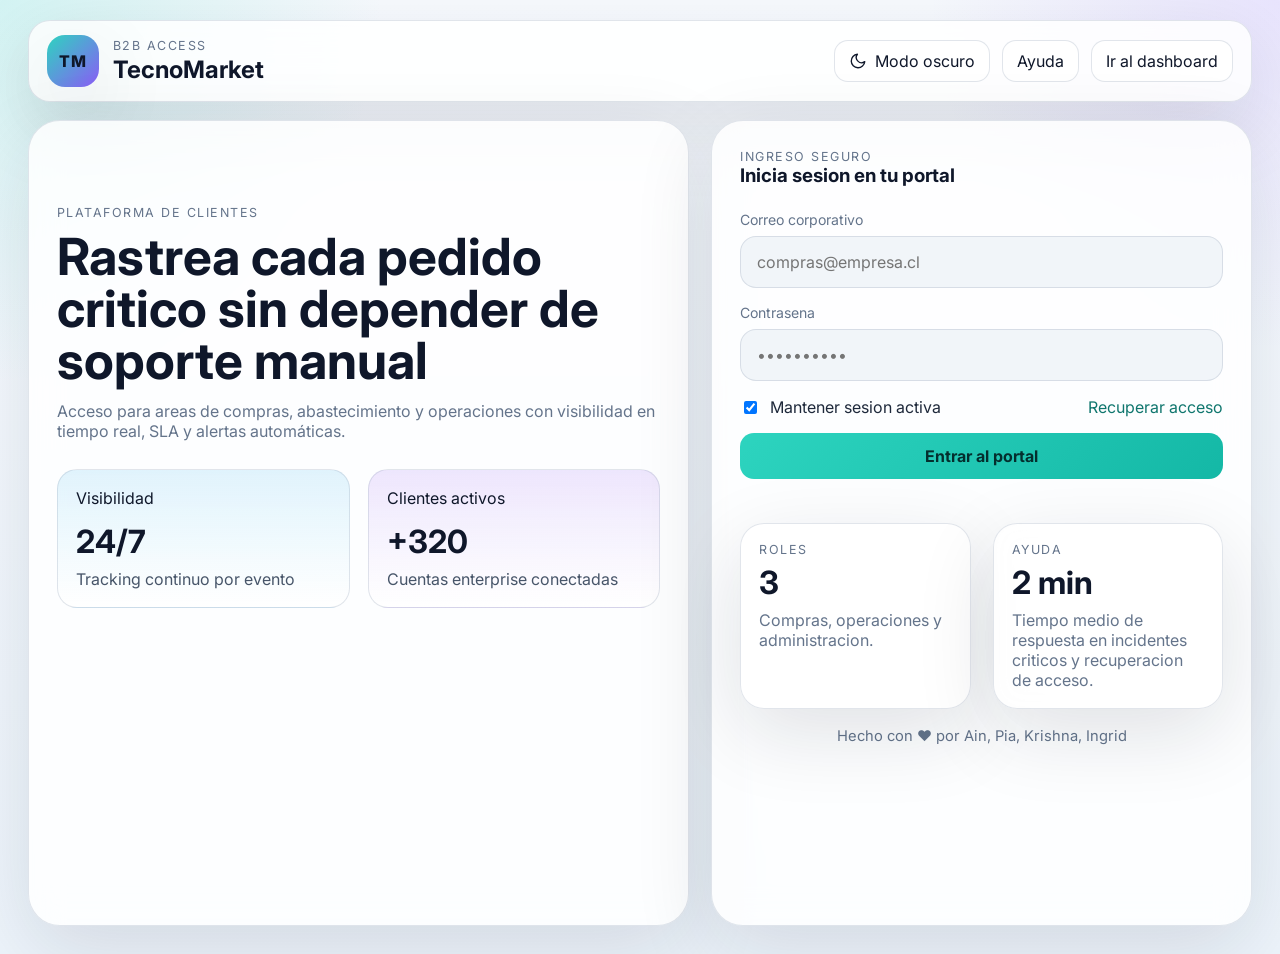
==== commit 55f3fd09: "add credit section to login and index pages" ====
--- a/index.html
+++ b/index.html
@@ -88,6 +88,7 @@
           <p class="muted">Tiempo medio de respuesta en incidentes criticos y recuperacion de acceso.</p>
         </article>
       </div>
+      <p class="auth-credit">Hecho con ❤️ por Ain, Pia, Krishna, Ingrid</p>
     </section>
   </main>
 
--- a/styles.css
+++ b/styles.css
@@ -841,6 +841,13 @@
   margin-top: 26px;
 }
 
+.auth-credit {
+  margin: 18px 4px 0;
+  color: var(--muted);
+  font-size: 0.92rem;
+  text-align: center;
+}
+
 .detail-overview-grid {
   grid-template-columns: 1.35fr 0.65fr;
   margin-bottom: 22px;
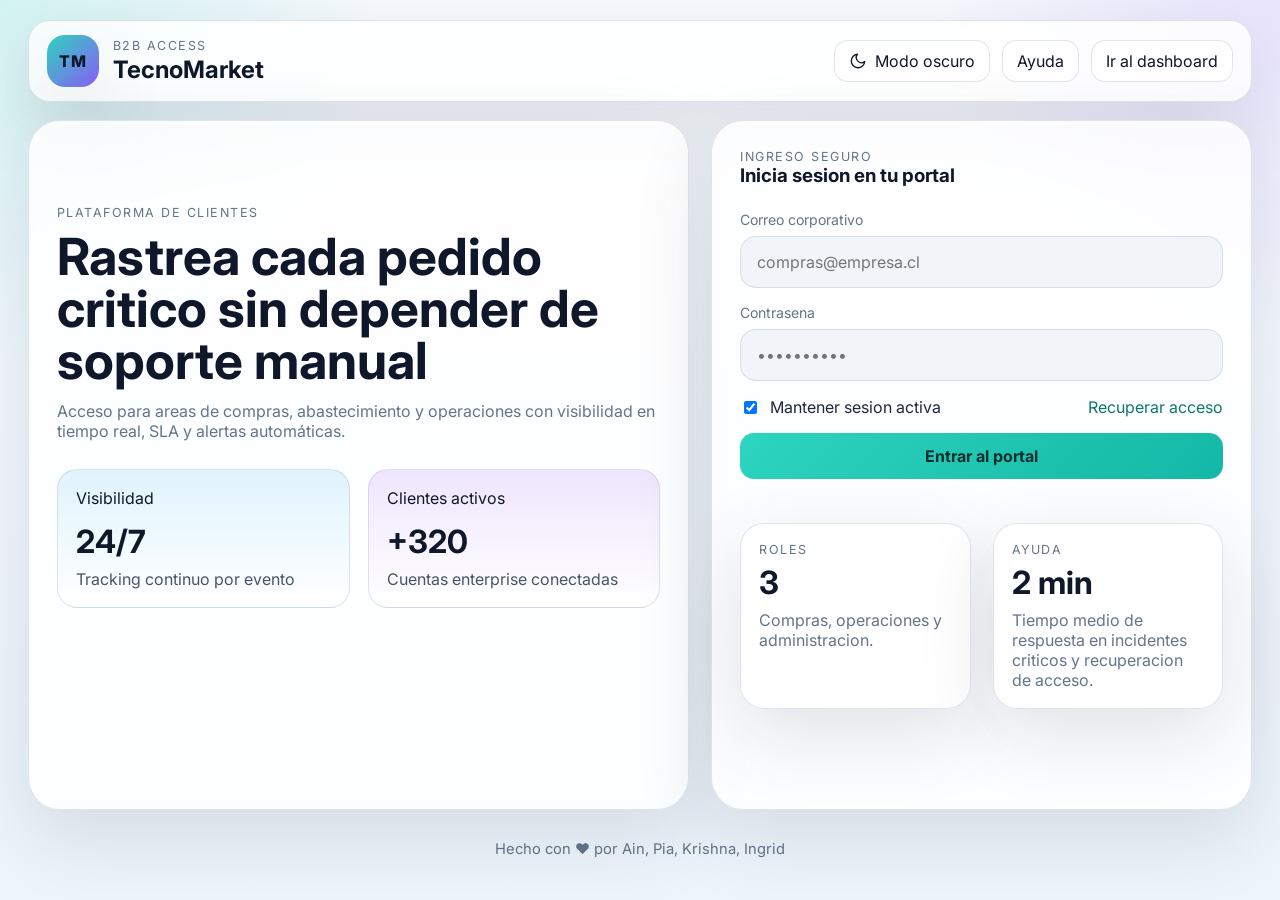
==== commit b13fb4b1: "add mobile menu buttons and footer credit to multiple pages" ====
--- a/index.html
+++ b/index.html
@@ -88,9 +88,12 @@
           <p class="muted">Tiempo medio de respuesta en incidentes criticos y recuperacion de acceso.</p>
         </article>
       </div>
-      <p class="auth-credit">Hecho con ❤️ por Ain, Pia, Krishna, Ingrid</p>
     </section>
   </main>
+
+  <footer class="page-credit">
+    <p class="auth-credit">Hecho con ❤️ por Ain, Pia, Krishna, Ingrid</p>
+  </footer>
 
   <script src="script.js"></script>
 </body>
--- a/styles.css
+++ b/styles.css
@@ -115,6 +115,9 @@
 
 .auth-page {
   padding: 20px 28px 28px;
+  min-height: 100dvh;
+  display: flex;
+  flex-direction: column;
 }
 
 .auth-topbar {
@@ -124,8 +127,8 @@
   gap: 16px;
   flex-wrap: wrap;
   padding: 14px 18px;
-  margin: 0 auto 18px;
-  max-width: 1440px;
+  margin: 0 0 18px;
+  width: 100%;
   border: 1px solid var(--border);
   border-radius: 22px;
   background: var(--panel);
@@ -751,12 +754,16 @@
 
 .auth-shell {
   grid-template-columns: 1.1fr 0.9fr;
-  min-height: calc(100vh - 94px);
+  flex: 1;
+  min-height: 0;
   padding: 0;
 }
 
 .auth-hero,
 .auth-panel {
+  height: 100%;
+  display: flex;
+  flex-direction: column;
   padding: 28px;
   border: 1px solid var(--border);
   border-radius: 32px;
@@ -846,6 +853,19 @@
   color: var(--muted);
   font-size: 0.92rem;
   text-align: center;
+}
+
+.page-credit {
+  display: flex;
+  justify-content: center;
+  margin-top: 12px;
+  padding-bottom: 14px;
+}
+
+@media (min-width: 1181px) {
+  .auth-shell {
+    min-height: calc(100dvh - 220px);
+  }
 }
 
 .detail-overview-grid {
@@ -1058,9 +1078,54 @@
 }
 
 @media (max-width: 720px) {
+  html,
+  body {
+    max-width: 100%;
+    overflow-x: hidden;
+  }
+
+  .app-shell,
+  .main-content,
+  .topbar,
+  .topbar > div,
+  .topbar-actions,
+  .hero-grid,
+  .content-grid,
+  .hero-panel,
+  .panel {
+    min-width: 0;
+  }
+
   .main-content,
   .sidebar {
     padding: 18px;
+  }
+
+  .topbar h2 {
+    font-size: clamp(1.55rem, 7vw, 2rem);
+    overflow-wrap: anywhere;
+  }
+
+  .hero-panel,
+  .panel {
+    padding: 16px;
+  }
+
+  .route-summary,
+  .progress-steps {
+    gap: 10px;
+    flex-wrap: wrap;
+  }
+
+  .route-summary strong,
+  .progress-steps span {
+    font-size: 0.95rem;
+  }
+
+  .map-card,
+  .large-map {
+    min-height: 220px;
+    height: 220px;
   }
 
   .search-bar {
@@ -1091,6 +1156,10 @@
     padding: 18px;
   }
 
+  .page-credit {
+    margin-top: 2px;
+  }
+
   .auth-topbar {
     padding: 14px;
   }
